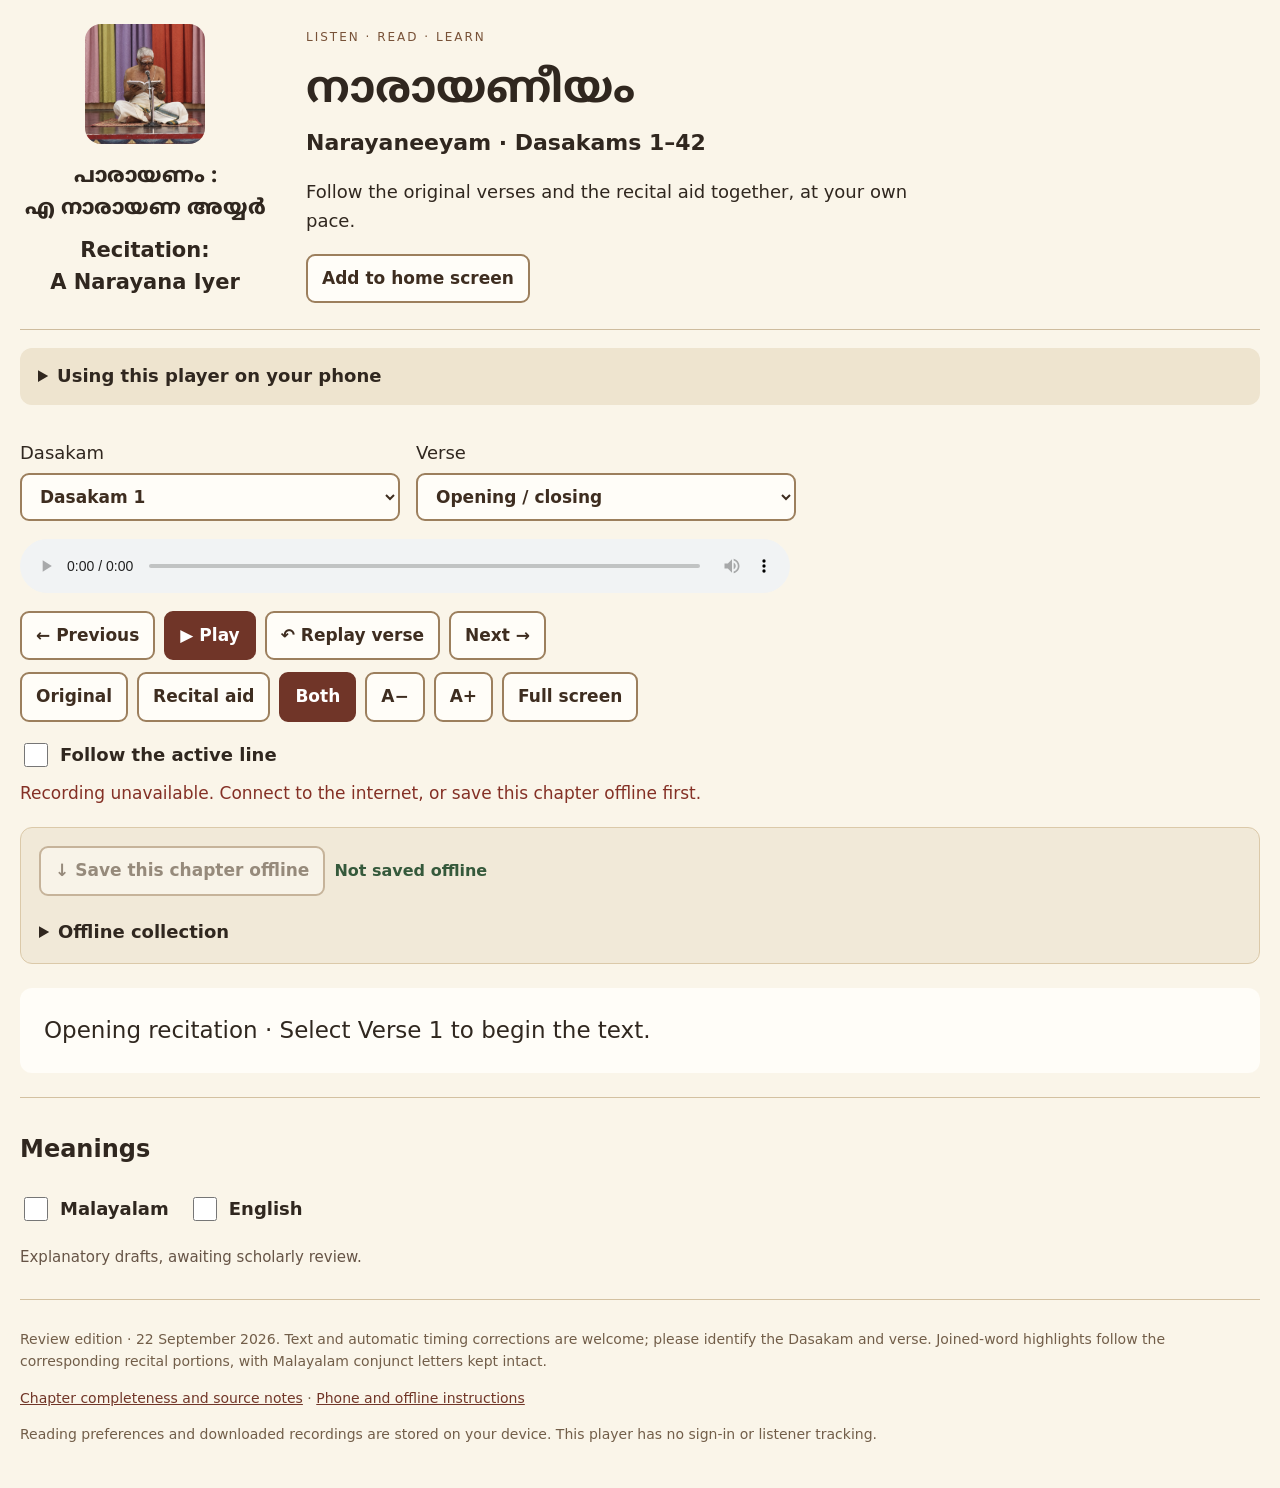
==== index.html @ 968d0847 "Publish Narayaneeyam chapters 1–42 with mobile offline player" ====
<!doctype html>
<html lang="en"><head><meta charset="utf-8"><meta name="viewport" content="width=device-width,initial-scale=1,viewport-fit=cover"><meta name="theme-color" content="#703528"><meta name="apple-mobile-web-app-capable" content="yes"><meta name="apple-mobile-web-app-title" content="Narayaneeyam"><title>Narayaneeyam · A Narayana Iyer</title><link rel="manifest" href="manifest.webmanifest"><link rel="apple-touch-icon" href="assets/icon-192.png"><link rel="icon" href="assets/icon.svg" type="image/svg+xml"><link rel="stylesheet" href="style.css"><script src="app.js" defer></script></head>
<body><main>
<header><div class="portrait"><img src="assets/portrait.png" alt="A Narayana Iyer reading" width="120" height="120"><p class="credit ml" lang="ml">പാരായണം :<br>എ നാരായണ അയ്യർ</p><p class="credit">Recitation:<br>A Narayana Iyer</p></div><div><p class="eyebrow">LISTEN · READ · LEARN</p><h1 lang="ml" class="ml">നാരായണീയം</h1><p class="subtitle">Narayaneeyam · Dasakams 1–42</p><p class="intro">Follow the original verses and the recital aid together, at your own pace.</p><button id="install">Add to home screen</button></div></header>
<details id="help"><summary>Using this player on your phone</summary><ol><li>Open this link in <b>Safari on iPhone</b> or <b>Chrome on Android</b>.</li><li>iPhone: tap Share, then <b>Add to Home Screen</b>. Android: open the browser menu and choose <b>Install app</b> or <b>Add to Home screen</b>.</li><li>Open the new home-screen icon, then choose <b>Save this chapter offline</b> or save the whole collection below.</li><li>Keep the app open until it says <b>Saved offline</b>. Test playback once in airplane mode.</li></ol><p>Portrait view stacks the two texts for comfortable reading. Turn your phone sideways for two columns. If the phone clears saved website data, download the recordings again.</p></details>
<section class="controls" aria-label="Playback controls"><div class="selectors"><label>Dasakam<select id="chapter" aria-label="Dasakam"></select></label><label>Verse<select id="verse" aria-label="Verse"></select></label></div><audio id="audio" controls preload="metadata" crossorigin="anonymous"></audio><div class="buttons"><button id="previous" aria-label="Previous verse">← Previous</button><button id="play" class="primary">▶ Play</button><button id="replay">↶ Replay verse</button><button id="next" aria-label="Next verse">Next →</button></div><div class="buttons views" aria-label="Reading view"><button id="original" aria-pressed="false">Original</button><button id="recital" aria-pressed="false">Recital aid</button><button id="both" aria-pressed="true">Both</button><button id="smaller" aria-label="Smaller text">A−</button><button id="larger" aria-label="Larger text">A+</button><button id="fullscreen">Full screen</button></div><label class="check"><input id="follow" type="checkbox"> Follow the active line</label><p id="status" role="status" aria-live="polite"></p></section>
<section class="offline-panel"><div class="buttons"><button id="save">↓ Save this chapter offline</button><span id="saved" role="status"></span></div><details><summary>Offline collection</summary><p id="storageStatus">Checking saved chapters…</p><div class="buttons"><button id="saveAll">↓ Save all 42 chapters</button><button id="cancelDownload" hidden>Stop download</button></div><progress id="progress" max="100" value="0" hidden></progress><p id="downloadStatus" role="status" aria-live="polite"></p><p class="small">Use Wi-Fi for the whole collection (about 215 MB). Already saved chapters are skipped. Downloads resume chapter by chapter if interrupted.</p><button id="remove" class="quiet">Remove this chapter’s offline recording</button></details></section>
<div id="opening">Loading the reading player…</div><section id="reader" class="mode-both" hidden><h2 id="heading"></h2><p id="sourceNotice" class="source-notice" hidden>Verse text is shown from the Sanskrit reference. The scanned recital-aid page is missing for Dasakam 40, verses 1–4 (printed page 102). Audio continues normally; word-separated text will be added when the page is available.</p><div class="column-headings"><h3 class="original">Original Sanskrit · Malayalam script</h3><h3 class="recital">Recital aid · Separated words</h3></div><div id="pairs"></div></section>
<section class="translation-controls"><h2>Meanings</h2><label class="check"><input id="ml" type="checkbox"> Malayalam</label><label class="check"><input id="en" type="checkbox"> English</label><p id="meaningAvailability" class="small"></p></section><section id="meanings" hidden><h3 id="meaningTitle"></h3><p id="meaningMl" class="ml" lang="ml"></p><p id="meaningEn"></p></section>
<footer><p>Review edition · 22 September 2026. Text and automatic timing corrections are welcome; please identify the Dasakam and verse. Joined-word highlights follow the corresponding recital portions, with Malayalam conjunct letters kept intact.</p><p><a href="completeness.html">Chapter completeness and source notes</a> · <a href="START-HERE.txt">Phone and offline instructions</a></p><p>Reading preferences and downloaded recordings are stored on your device. This player has no sign-in or listener tracking.</p></footer>
</main></body></html>
---- style.css ----
@font-face{font-family:Malayalam;src:url('assets/malayalam.ttf');font-weight:100 900;font-display:swap}*{box-sizing:border-box}body{margin:0;background:#faf5e9;color:#30271f;font:18px/1.6 system-ui,-apple-system,sans-serif}main{max-width:1600px;margin:auto;padding:24px max(20px,env(safe-area-inset-right)) 28px max(20px,env(safe-area-inset-left))}header{display:flex;align-items:center;gap:36px;padding-bottom:22px;border-bottom:1px solid #cebc9e}.portrait{width:250px;flex-shrink:0;text-align:center}.portrait img{object-fit:cover;border-radius:16px}.credit{font-size:21px;line-height:1.55;font-weight:800;margin:8px 0}.ml{font-family:Malayalam,sans-serif}h1{font-size:44px;line-height:1.5;margin:0}.subtitle{font-size:22px;font-weight:700;margin:0}.eyebrow{font-size:12px;letter-spacing:2px;color:#785238;margin:0 0 12px}.intro{max-width:650px}button,select{font:700 17px/1.4 system-ui,sans-serif;border:2px solid #9c7f5d;background:#fffdf8;border-radius:9px;color:#3e2d20;padding:11px 14px;min-height:48px;max-width:100%;cursor:pointer}button:disabled{opacity:.5;cursor:default}button:focus-visible,select:focus-visible,summary:focus-visible{outline:4px solid #126ba0;outline-offset:3px}.primary,button[aria-pressed=true]{background:#703528;color:white;border-color:#703528}summary{cursor:pointer;font-weight:700;padding:10px 0}details p{margin:8px 0}#help{background:#eee4cf;padding:4px 18px;border-radius:12px;margin:18px 0}.controls{padding:16px 0}.selectors{display:flex;gap:16px}.selectors label{display:flex;flex-direction:column;gap:5px;flex:1;max-width:380px}.buttons{display:flex;gap:9px;flex-wrap:wrap;align-items:center;margin:12px 0}audio{display:block;width:min(770px,100%);margin:18px 0}.check{display:inline-flex;align-items:center;gap:9px;margin:6px 20px 6px 0;font-weight:600}input[type=checkbox]{width:24px;height:24px;accent-color:#703528}#status{color:#843025;font-size:17px;min-height:1em;margin:4px 0}.offline-panel{background:#f1e9d8;border:1px solid #dbc9a9;border-radius:12px;padding:6px 18px;margin-bottom:24px}#saved{font-size:16px;font-weight:700;color:#35593b}progress{width:100%;height:22px;accent-color:#703528}.small{font-size:15px;color:#665446}.quiet{font-size:15px;background:transparent}#reader{--size:36px}.pair,.column-headings{display:grid;grid-template-columns:minmax(0,1fr) minmax(0,1fr);gap:18px}.column-headings{border-bottom:1px solid #cdbb99}.column-headings h3{font-size:17px}.cell{display:block;width:100%;text-align:left;white-space:normal;min-width:0;border:3px solid transparent;border-left:6px solid transparent;background:transparent;border-radius:8px;padding:13px 10px;margin:6px 0;font-family:Malayalam,sans-serif;font-size:var(--size);font-weight:750;line-height:1.95;overflow-wrap:anywhere;cursor:pointer}.lineno{display:block;font:600 12px/1.5 system-ui,sans-serif;color:#725d46;margin-bottom:5px}.cell.active{background:#ffe6a0;border-left-color:#85190f}.word.current{background:#ffcb60;color:#85120b;text-decoration:underline;text-decoration-thickness:4px;text-underline-offset:6px;border-radius:3px}.mode-original .recital,.mode-recital .original{display:none}.mode-original .pair,.mode-recital .pair,.mode-original .column-headings,.mode-recital .column-headings{grid-template-columns:minmax(0,1fr)}#opening{padding:24px;border-radius:12px;background:#fffdf8;font-size:23px}.translation-controls{border-top:1px solid #d3c1a1;padding-top:12px;margin-top:24px}#meanings{padding:18px 24px;background:#eee4ce;border-radius:12px;font-size:23px}#meaningMl{font-size:27px;font-weight:650}footer{font-size:14px;color:#725e49;border-top:1px solid #d3c1a1;margin-top:30px;padding-top:14px}a{color:#713628}h2{font-size:24px}#heading{scroll-margin-top:14px}[hidden]{display:none!important}:fullscreen{background:#faf5e9;overflow:auto}@media(max-width:700px){main{padding-top:16px}header{gap:16px}.portrait{width:128px}.portrait img{width:92px;height:92px}.credit{font-size:14px}h1{font-size:29px}.subtitle{font-size:17px}.intro{display:none}.eyebrow{font-size:10px;letter-spacing:1px}button,select{font-size:16px;padding:10px}#reader{--size:28px}.pair{gap:8px}.cell{padding:9px 6px}.column-headings h3{font-size:15px}.offline-panel{padding:8px 12px}#meanings{padding:14px}#meaningMl{font-size:25px}}@media(max-width:580px){.mode-both .pair{display:block;border-bottom:1px solid #d4c2a1;padding-bottom:12px}.mode-both .column-headings{display:none}.cell .lineno:after{content:' · ' attr(data-label)}.buttons{gap:7px}.selectors{gap:10px}header button{font-size:14px}#heading{font-size:22px}.views button{flex:1 0 auto}#play{flex:1}}@media(prefers-reduced-motion:reduce){*{scroll-behavior:auto!important}}

.selectors label{min-width:0}header>div:last-child{min-width:0}h1{overflow-wrap:anywhere}.source-notice{font-size:18px;border-left:5px solid #996421;background:#fff0c8;padding:12px 16px}.missing-recital .recital{display:none}.missing-recital .original{display:block}.missing-recital .pair,.missing-recital .column-headings{grid-template-columns:minmax(0,1fr)}@media(max-width:700px){.credit{font-size:16px}h1{font-size:clamp(24px,4.6vw,29px)}}
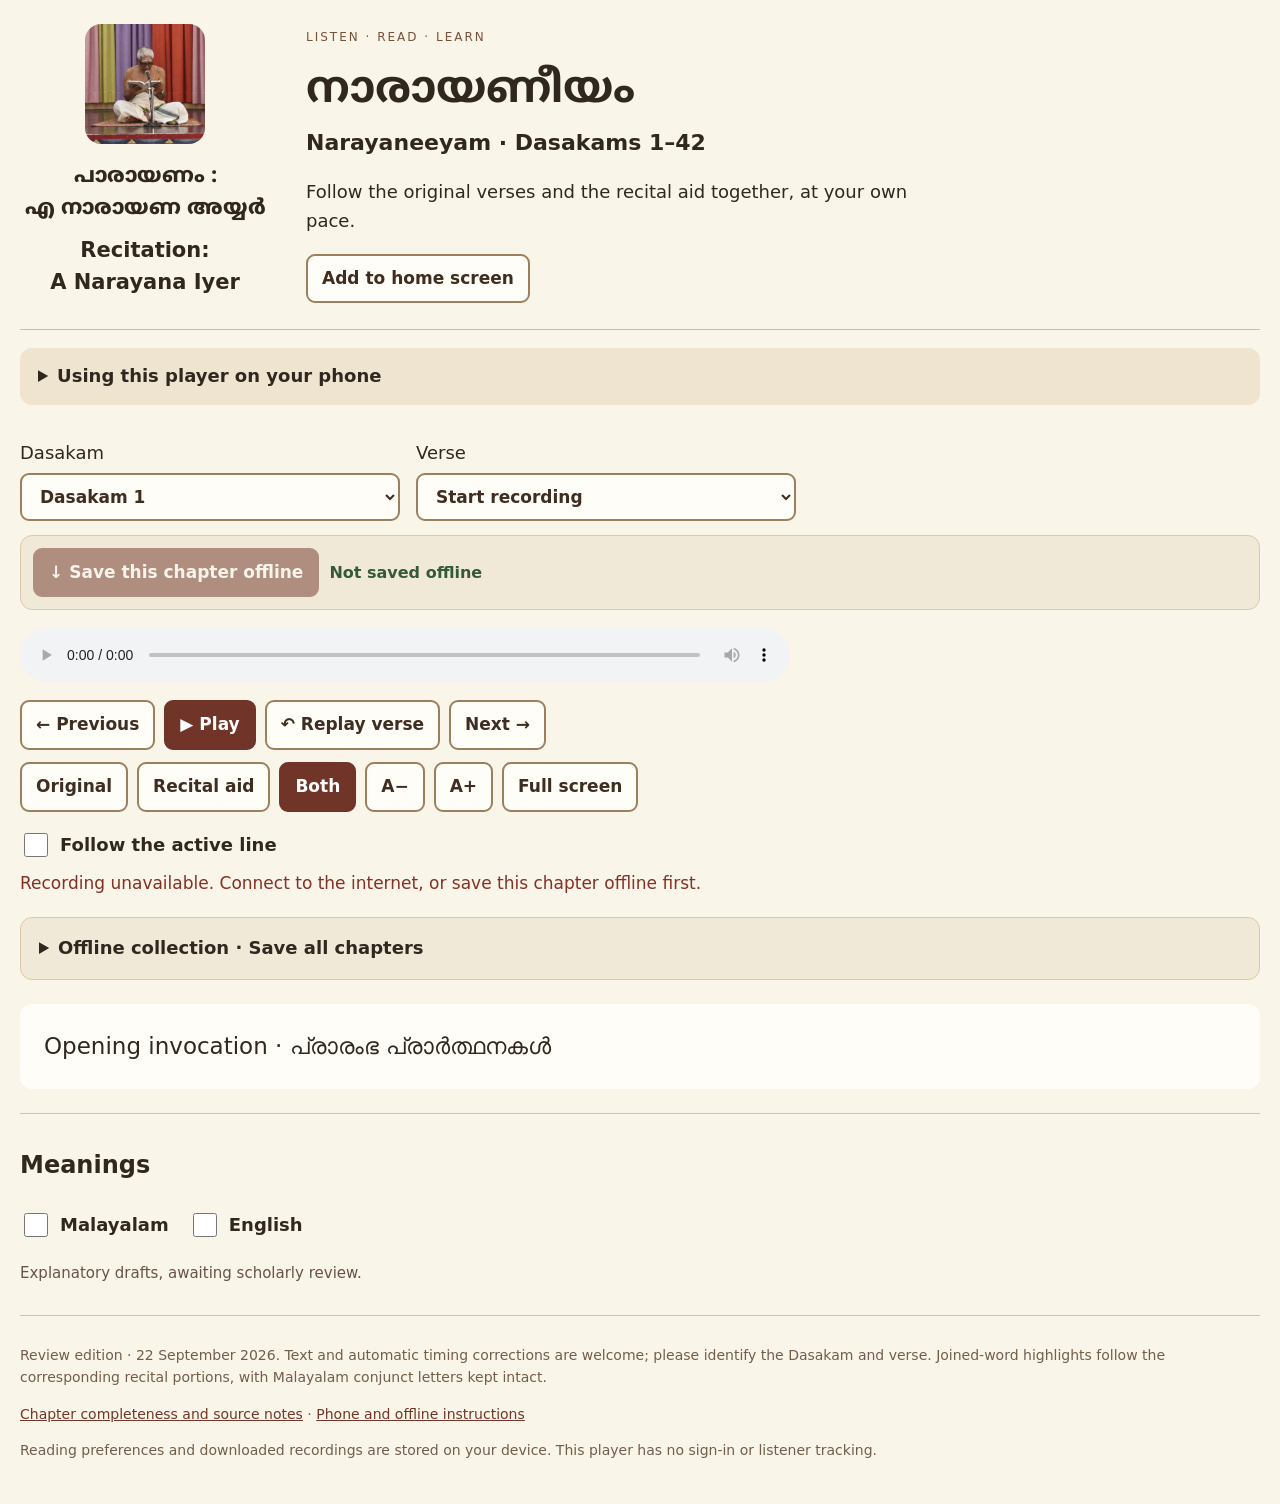
==== commit b5d30147: "Make offline saving easy to find below chapter selectors" ====
--- a/index.html
+++ b/index.html
@@ -2,10 +2,10 @@
 <html lang="en"><head><meta charset="utf-8"><meta name="viewport" content="width=device-width,initial-scale=1,viewport-fit=cover"><meta name="theme-color" content="#703528"><meta name="apple-mobile-web-app-capable" content="yes"><meta name="apple-mobile-web-app-title" content="Narayaneeyam"><title>Narayaneeyam · A Narayana Iyer</title><link rel="manifest" href="manifest.webmanifest"><link rel="apple-touch-icon" href="assets/icon-192.png"><link rel="icon" href="assets/icon.svg" type="image/svg+xml"><link rel="stylesheet" href="style.css"><script src="app.js" defer></script></head>
 <body><main>
 <header><div class="portrait"><img src="assets/portrait.png" alt="A Narayana Iyer reading" width="120" height="120"><p class="credit ml" lang="ml">പാരായണം :<br>എ നാരായണ അയ്യർ</p><p class="credit">Recitation:<br>A Narayana Iyer</p></div><div><p class="eyebrow">LISTEN · READ · LEARN</p><h1 lang="ml" class="ml">നാരായണീയം</h1><p class="subtitle">Narayaneeyam · Dasakams 1–42</p><p class="intro">Follow the original verses and the recital aid together, at your own pace.</p><button id="install">Add to home screen</button></div></header>
-<details id="help"><summary>Using this player on your phone</summary><ol><li>Open this link in <b>Safari on iPhone</b> or <b>Chrome on Android</b>.</li><li>iPhone: tap Share, then <b>Add to Home Screen</b>. Android: open the browser menu and choose <b>Install app</b> or <b>Add to Home screen</b>.</li><li>Open the new home-screen icon, then choose <b>Save this chapter offline</b> or save the whole collection below.</li><li>Keep the app open until it says <b>Saved offline</b>. Test playback once in airplane mode.</li></ol><p>Portrait view stacks the two texts for comfortable reading. Turn your phone sideways for two columns. If the phone clears saved website data, download the recordings again.</p></details>
-<section class="controls" aria-label="Playback controls"><div class="selectors"><label>Dasakam<select id="chapter" aria-label="Dasakam"></select></label><label>Verse<select id="verse" aria-label="Verse"></select></label></div><audio id="audio" controls preload="metadata" crossorigin="anonymous"></audio><div class="buttons"><button id="previous" aria-label="Previous verse">← Previous</button><button id="play" class="primary">▶ Play</button><button id="replay">↶ Replay verse</button><button id="next" aria-label="Next verse">Next →</button></div><div class="buttons views" aria-label="Reading view"><button id="original" aria-pressed="false">Original</button><button id="recital" aria-pressed="false">Recital aid</button><button id="both" aria-pressed="true">Both</button><button id="smaller" aria-label="Smaller text">A−</button><button id="larger" aria-label="Larger text">A+</button><button id="fullscreen">Full screen</button></div><label class="check"><input id="follow" type="checkbox"> Follow the active line</label><p id="status" role="status" aria-live="polite"></p></section>
-<section class="offline-panel"><div class="buttons"><button id="save">↓ Save this chapter offline</button><span id="saved" role="status"></span></div><details><summary>Offline collection</summary><p id="storageStatus">Checking saved chapters…</p><div class="buttons"><button id="saveAll">↓ Save all 42 chapters</button><button id="cancelDownload" hidden>Stop download</button></div><progress id="progress" max="100" value="0" hidden></progress><p id="downloadStatus" role="status" aria-live="polite"></p><p class="small">Use Wi-Fi for the whole collection (about 215 MB). Already saved chapters are skipped. Downloads resume chapter by chapter if interrupted.</p><button id="remove" class="quiet">Remove this chapter’s offline recording</button></details></section>
-<div id="opening">Loading the reading player…</div><section id="reader" class="mode-both" hidden><h2 id="heading"></h2><p id="sourceNotice" class="source-notice" hidden>Verse text is shown from the Sanskrit reference. The scanned recital-aid page is missing for Dasakam 40, verses 1–4 (printed page 102). Audio continues normally; word-separated text will be added when the page is available.</p><div class="column-headings"><h3 class="original">Original Sanskrit · Malayalam script</h3><h3 class="recital">Recital aid · Separated words</h3></div><div id="pairs"></div></section>
+<details id="help"><summary>Using this player on your phone</summary><p>Share this link: <a href="https://shanx999.github.io/narayaneeyam/">Open Narayaneeyam</a></p><ol><li>Open this link in <b>Safari on iPhone</b> or <b>Chrome on Android</b>.</li><li>iPhone: tap Share, then <b>Add to Home Screen</b>. Android: open the browser menu and choose <b>Install app</b> or <b>Add to Home screen</b>.</li><li>Open the new home-screen icon, choose a Dasakam, then tap the dark red <b>Save this chapter offline</b> button directly below the selectors. To save everything, open <b>Offline collection</b> below the playback controls.</li><li>Keep the app open until it says <b>Saved offline</b>. Test playback once in airplane mode.</li></ol><p>Portrait view stacks the two texts for comfortable reading. Turn your phone sideways for two columns. If the phone clears saved website data, download the recordings again.</p></details>
+<section class="controls" aria-label="Playback controls"><div class="selectors"><label>Dasakam<select id="chapter" aria-label="Dasakam"></select></label><label>Verse<select id="verse" aria-label="Verse"></select></label></div><div class="save-panel" aria-label="Save for offline listening"><button id="save" class="primary">↓ Save this chapter offline</button><span id="saved" role="status"></span><progress id="progress" max="100" value="0" hidden></progress><p id="downloadStatus" role="status" aria-live="polite"></p><button id="cancelDownload" hidden>Stop download</button></div><audio id="audio" controls preload="metadata" crossorigin="anonymous"></audio><div class="buttons"><button id="previous" aria-label="Previous verse">← Previous</button><button id="play" class="primary">▶ Play</button><button id="replay">↶ Replay verse</button><button id="next" aria-label="Next verse">Next →</button></div><div class="buttons views" aria-label="Reading view"><button id="original" aria-pressed="false">Original</button><button id="recital" aria-pressed="false">Recital aid</button><button id="both" aria-pressed="true">Both</button><button id="smaller" aria-label="Smaller text">A−</button><button id="larger" aria-label="Larger text">A+</button><button id="fullscreen">Full screen</button></div><label class="check"><input id="follow" type="checkbox"> Follow the active line</label><p id="status" role="status" aria-live="polite"></p></section>
+<section class="offline-panel"><details><summary>Offline collection · Save all chapters</summary><p id="storageStatus">Checking saved chapters…</p><div class="buttons"><button id="saveAll">↓ Save all 42 chapters</button></div><p class="small">Use Wi-Fi for the whole collection (about 215 MB). Already saved chapters are skipped. Downloads resume chapter by chapter if interrupted.</p><button id="remove" class="quiet">Remove this chapter’s offline recording</button></details></section>
+<div id="opening">Loading the reading player…</div><section id="reader" class="mode-both" hidden><h2 id="heading"></h2><p id="sourceNotice" class="source-notice" hidden>The separated-word scan for this verse is unavailable. Original text and audio remain available.</p><div class="column-headings"><h3 class="original">Original Sanskrit · Malayalam script</h3><h3 class="recital">Recital aid · Separated words</h3></div><div id="pairs"></div></section>
 <section class="translation-controls"><h2>Meanings</h2><label class="check"><input id="ml" type="checkbox"> Malayalam</label><label class="check"><input id="en" type="checkbox"> English</label><p id="meaningAvailability" class="small"></p></section><section id="meanings" hidden><h3 id="meaningTitle"></h3><p id="meaningMl" class="ml" lang="ml"></p><p id="meaningEn"></p></section>
 <footer><p>Review edition · 22 September 2026. Text and automatic timing corrections are welcome; please identify the Dasakam and verse. Joined-word highlights follow the corresponding recital portions, with Malayalam conjunct letters kept intact.</p><p><a href="completeness.html">Chapter completeness and source notes</a> · <a href="START-HERE.txt">Phone and offline instructions</a></p><p>Reading preferences and downloaded recordings are stored on your device. This player has no sign-in or listener tracking.</p></footer>
 </main></body></html>
--- a/style.css
+++ b/style.css
@@ -1,3 +1,7 @@
 @font-face{font-family:Malayalam;src:url('assets/malayalam.ttf');font-weight:100 900;font-display:swap}*{box-sizing:border-box}body{margin:0;background:#faf5e9;color:#30271f;font:18px/1.6 system-ui,-apple-system,sans-serif}main{max-width:1600px;margin:auto;padding:24px max(20px,env(safe-area-inset-right)) 28px max(20px,env(safe-area-inset-left))}header{display:flex;align-items:center;gap:36px;padding-bottom:22px;border-bottom:1px solid #cebc9e}.portrait{width:250px;flex-shrink:0;text-align:center}.portrait img{object-fit:cover;border-radius:16px}.credit{font-size:21px;line-height:1.55;font-weight:800;margin:8px 0}.ml{font-family:Malayalam,sans-serif}h1{font-size:44px;line-height:1.5;margin:0}.subtitle{font-size:22px;font-weight:700;margin:0}.eyebrow{font-size:12px;letter-spacing:2px;color:#785238;margin:0 0 12px}.intro{max-width:650px}button,select{font:700 17px/1.4 system-ui,sans-serif;border:2px solid #9c7f5d;background:#fffdf8;border-radius:9px;color:#3e2d20;padding:11px 14px;min-height:48px;max-width:100%;cursor:pointer}button:disabled{opacity:.5;cursor:default}button:focus-visible,select:focus-visible,summary:focus-visible{outline:4px solid #126ba0;outline-offset:3px}.primary,button[aria-pressed=true]{background:#703528;color:white;border-color:#703528}summary{cursor:pointer;font-weight:700;padding:10px 0}details p{margin:8px 0}#help{background:#eee4cf;padding:4px 18px;border-radius:12px;margin:18px 0}.controls{padding:16px 0}.selectors{display:flex;gap:16px}.selectors label{display:flex;flex-direction:column;gap:5px;flex:1;max-width:380px}.buttons{display:flex;gap:9px;flex-wrap:wrap;align-items:center;margin:12px 0}audio{display:block;width:min(770px,100%);margin:18px 0}.check{display:inline-flex;align-items:center;gap:9px;margin:6px 20px 6px 0;font-weight:600}input[type=checkbox]{width:24px;height:24px;accent-color:#703528}#status{color:#843025;font-size:17px;min-height:1em;margin:4px 0}.offline-panel{background:#f1e9d8;border:1px solid #dbc9a9;border-radius:12px;padding:6px 18px;margin-bottom:24px}#saved{font-size:16px;font-weight:700;color:#35593b}progress{width:100%;height:22px;accent-color:#703528}.small{font-size:15px;color:#665446}.quiet{font-size:15px;background:transparent}#reader{--size:36px}.pair,.column-headings{display:grid;grid-template-columns:minmax(0,1fr) minmax(0,1fr);gap:18px}.column-headings{border-bottom:1px solid #cdbb99}.column-headings h3{font-size:17px}.cell{display:block;width:100%;text-align:left;white-space:normal;min-width:0;border:3px solid transparent;border-left:6px solid transparent;background:transparent;border-radius:8px;padding:13px 10px;margin:6px 0;font-family:Malayalam,sans-serif;font-size:var(--size);font-weight:750;line-height:1.95;overflow-wrap:anywhere;cursor:pointer}.lineno{display:block;font:600 12px/1.5 system-ui,sans-serif;color:#725d46;margin-bottom:5px}.cell.active{background:#ffe6a0;border-left-color:#85190f}.word.current{background:#ffcb60;color:#85120b;text-decoration:underline;text-decoration-thickness:4px;text-underline-offset:6px;border-radius:3px}.mode-original .recital,.mode-recital .original{display:none}.mode-original .pair,.mode-recital .pair,.mode-original .column-headings,.mode-recital .column-headings{grid-template-columns:minmax(0,1fr)}#opening{padding:24px;border-radius:12px;background:#fffdf8;font-size:23px}.translation-controls{border-top:1px solid #d3c1a1;padding-top:12px;margin-top:24px}#meanings{padding:18px 24px;background:#eee4ce;border-radius:12px;font-size:23px}#meaningMl{font-size:27px;font-weight:650}footer{font-size:14px;color:#725e49;border-top:1px solid #d3c1a1;margin-top:30px;padding-top:14px}a{color:#713628}h2{font-size:24px}#heading{scroll-margin-top:14px}[hidden]{display:none!important}:fullscreen{background:#faf5e9;overflow:auto}@media(max-width:700px){main{padding-top:16px}header{gap:16px}.portrait{width:128px}.portrait img{width:92px;height:92px}.credit{font-size:14px}h1{font-size:29px}.subtitle{font-size:17px}.intro{display:none}.eyebrow{font-size:10px;letter-spacing:1px}button,select{font-size:16px;padding:10px}#reader{--size:28px}.pair{gap:8px}.cell{padding:9px 6px}.column-headings h3{font-size:15px}.offline-panel{padding:8px 12px}#meanings{padding:14px}#meaningMl{font-size:25px}}@media(max-width:580px){.mode-both .pair{display:block;border-bottom:1px solid #d4c2a1;padding-bottom:12px}.mode-both .column-headings{display:none}.cell .lineno:after{content:' · ' attr(data-label)}.buttons{gap:7px}.selectors{gap:10px}header button{font-size:14px}#heading{font-size:22px}.views button{flex:1 0 auto}#play{flex:1}}@media(prefers-reduced-motion:reduce){*{scroll-behavior:auto!important}}
 
 .selectors label{min-width:0}header>div:last-child{min-width:0}h1{overflow-wrap:anywhere}.source-notice{font-size:18px;border-left:5px solid #996421;background:#fff0c8;padding:12px 16px}.missing-recital .recital{display:none}.missing-recital .original{display:block}.missing-recital .pair,.missing-recital .column-headings{grid-template-columns:minmax(0,1fr)}@media(max-width:700px){.credit{font-size:16px}h1{font-size:clamp(24px,4.6vw,29px)}}
+
+.opening-prayer .column-headings{display:none}.opening-prayer .pair{grid-template-columns:minmax(0,1fr)}.opening-prayer .cell.recital{display:block}.opening-prayer .lineno:after{content:" · Opening prayer"}@media(max-width:580px){.opening-prayer.mode-both .pair{border-bottom:0;padding-bottom:0}}
+
+.save-panel{display:flex;flex-wrap:wrap;align-items:center;gap:10px;background:#f1e9d8;border:1px solid #dbc9a9;border-radius:12px;padding:12px;margin:14px 0}.save-panel #saved{flex:1 0 170px}.save-panel #downloadStatus{flex-basis:100%;font-size:17px;margin:0}.save-panel #downloadStatus:empty{display:none}.save-panel progress{flex-basis:100%}@media(max-width:580px){.save-panel #save{width:100%;font-size:17px}.save-panel #saved{font-size:15px}}
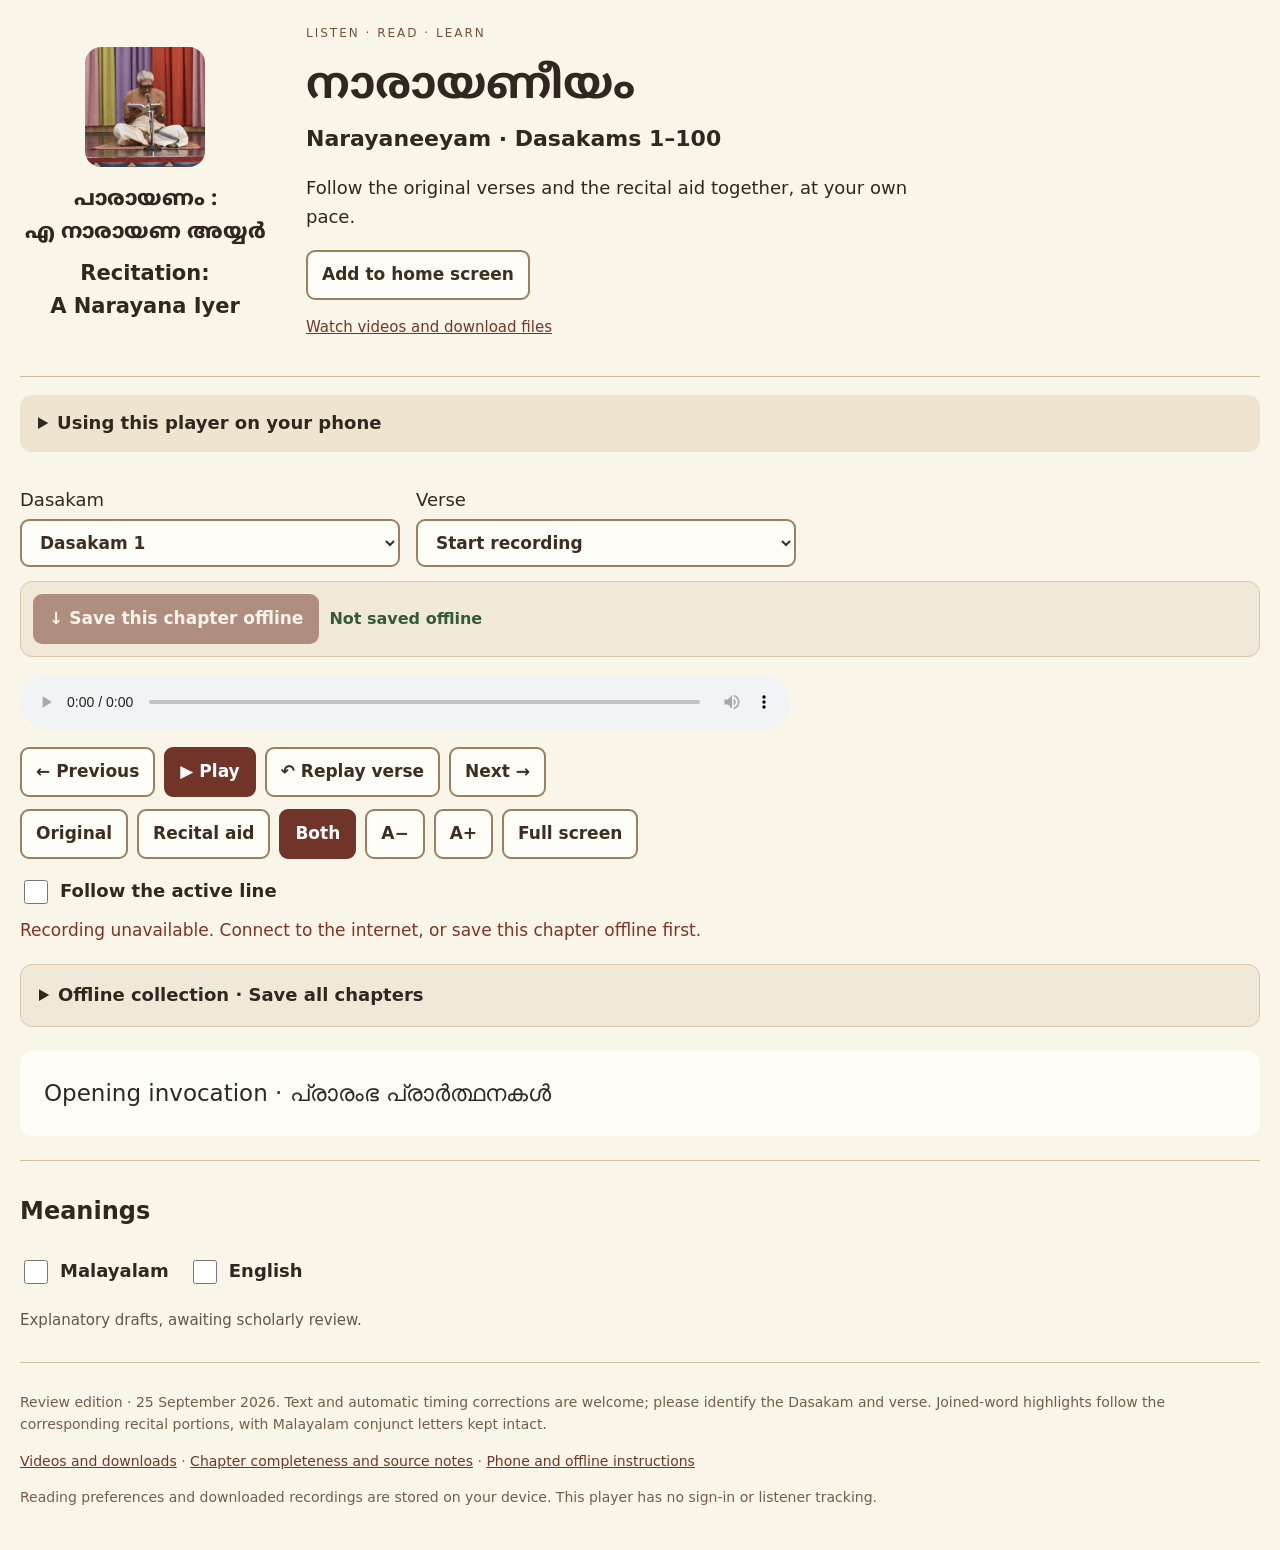
==== commit ea80cf49: "Complete the 100-Dasakam reading and audio collection" ====
--- a/index.html
+++ b/index.html
@@ -1,11 +1,11 @@
 <!doctype html>
 <html lang="en"><head><meta charset="utf-8"><meta name="viewport" content="width=device-width,initial-scale=1,viewport-fit=cover"><meta name="theme-color" content="#703528"><meta name="apple-mobile-web-app-capable" content="yes"><meta name="apple-mobile-web-app-title" content="Narayaneeyam"><title>Narayaneeyam · A Narayana Iyer</title><link rel="manifest" href="manifest.webmanifest"><link rel="apple-touch-icon" href="assets/icon-192.png"><link rel="icon" href="assets/icon.svg" type="image/svg+xml"><link rel="stylesheet" href="style.css"><script src="app.js" defer></script></head>
 <body><main>
-<header><div class="portrait"><img src="assets/portrait.png" alt="A Narayana Iyer reading" width="120" height="120"><p class="credit ml" lang="ml">പാരായണം :<br>എ നാരായണ അയ്യർ</p><p class="credit">Recitation:<br>A Narayana Iyer</p></div><div><p class="eyebrow">LISTEN · READ · LEARN</p><h1 lang="ml" class="ml">നാരായണീയം</h1><p class="subtitle">Narayaneeyam · Dasakams 1–42</p><p class="intro">Follow the original verses and the recital aid together, at your own pace.</p><button id="install">Add to home screen</button></div></header>
+<header><div class="portrait"><img src="assets/portrait.png" alt="A Narayana Iyer reading" width="120" height="120"><p class="credit ml" lang="ml">പാരായണം :<br>എ നാരായണ അയ്യർ</p><p class="credit">Recitation:<br>A Narayana Iyer</p></div><div><p class="eyebrow">LISTEN · READ · LEARN</p><h1 lang="ml" class="ml">നാരായണീയം</h1><p class="subtitle">Narayaneeyam · Dasakams 1–100</p><p class="intro">Follow the original verses and the recital aid together, at your own pace.</p><button id="install">Add to home screen</button><p class="small"><a href="videos.html">Watch videos and download files</a></p></div></header>
 <details id="help"><summary>Using this player on your phone</summary><p>Share this link: <a href="https://shanx999.github.io/narayaneeyam/">Open Narayaneeyam</a></p><ol><li>Open this link in <b>Safari on iPhone</b> or <b>Chrome on Android</b>.</li><li>iPhone: tap Share, then <b>Add to Home Screen</b>. Android: open the browser menu and choose <b>Install app</b> or <b>Add to Home screen</b>.</li><li>Open the new home-screen icon, choose a Dasakam, then tap the dark red <b>Save this chapter offline</b> button directly below the selectors. To save everything, open <b>Offline collection</b> below the playback controls.</li><li>Keep the app open until it says <b>Saved offline</b>. Test playback once in airplane mode.</li></ol><p>Portrait view stacks the two texts for comfortable reading. Turn your phone sideways for two columns. If the phone clears saved website data, download the recordings again.</p></details>
 <section class="controls" aria-label="Playback controls"><div class="selectors"><label>Dasakam<select id="chapter" aria-label="Dasakam"></select></label><label>Verse<select id="verse" aria-label="Verse"></select></label></div><div class="save-panel" aria-label="Save for offline listening"><button id="save" class="primary">↓ Save this chapter offline</button><span id="saved" role="status"></span><progress id="progress" max="100" value="0" hidden></progress><p id="downloadStatus" role="status" aria-live="polite"></p><button id="cancelDownload" hidden>Stop download</button></div><audio id="audio" controls preload="metadata" crossorigin="anonymous"></audio><div class="buttons"><button id="previous" aria-label="Previous verse">← Previous</button><button id="play" class="primary">▶ Play</button><button id="replay">↶ Replay verse</button><button id="next" aria-label="Next verse">Next →</button></div><div class="buttons views" aria-label="Reading view"><button id="original" aria-pressed="false">Original</button><button id="recital" aria-pressed="false">Recital aid</button><button id="both" aria-pressed="true">Both</button><button id="smaller" aria-label="Smaller text">A−</button><button id="larger" aria-label="Larger text">A+</button><button id="fullscreen">Full screen</button></div><label class="check"><input id="follow" type="checkbox"> Follow the active line</label><p id="status" role="status" aria-live="polite"></p></section>
-<section class="offline-panel"><details><summary>Offline collection · Save all chapters</summary><p id="storageStatus">Checking saved chapters…</p><div class="buttons"><button id="saveAll">↓ Save all 42 chapters</button></div><p class="small">Use Wi-Fi for the whole collection (about 215 MB). Already saved chapters are skipped. Downloads resume chapter by chapter if interrupted.</p><button id="remove" class="quiet">Remove this chapter’s offline recording</button></details></section>
+<section class="offline-panel"><details><summary>Offline collection · Save all chapters</summary><p id="storageStatus">Checking saved chapters…</p><div class="buttons"><button id="saveAll">↓ Save all 100 chapters</button></div><p class="small">Use Wi-Fi for the whole collection (about 530 MB). Already saved chapters are skipped. Downloads resume chapter by chapter if interrupted.</p><button id="remove" class="quiet">Remove this chapter’s offline recording</button></details></section>
 <div id="opening">Loading the reading player…</div><section id="reader" class="mode-both" hidden><h2 id="heading"></h2><p id="sourceNotice" class="source-notice" hidden>The separated-word scan for this verse is unavailable. Original text and audio remain available.</p><div class="column-headings"><h3 class="original">Original Sanskrit · Malayalam script</h3><h3 class="recital">Recital aid · Separated words</h3></div><div id="pairs"></div></section>
 <section class="translation-controls"><h2>Meanings</h2><label class="check"><input id="ml" type="checkbox"> Malayalam</label><label class="check"><input id="en" type="checkbox"> English</label><p id="meaningAvailability" class="small"></p></section><section id="meanings" hidden><h3 id="meaningTitle"></h3><p id="meaningMl" class="ml" lang="ml"></p><p id="meaningEn"></p></section>
-<footer><p>Review edition · 22 September 2026. Text and automatic timing corrections are welcome; please identify the Dasakam and verse. Joined-word highlights follow the corresponding recital portions, with Malayalam conjunct letters kept intact.</p><p><a href="completeness.html">Chapter completeness and source notes</a> · <a href="START-HERE.txt">Phone and offline instructions</a></p><p>Reading preferences and downloaded recordings are stored on your device. This player has no sign-in or listener tracking.</p></footer>
+<footer><p>Review edition · 25 September 2026. Text and automatic timing corrections are welcome; please identify the Dasakam and verse. Joined-word highlights follow the corresponding recital portions, with Malayalam conjunct letters kept intact.</p><p><a href="videos.html">Videos and downloads</a> · <a href="completeness.html">Chapter completeness and source notes</a> · <a href="START-HERE.txt">Phone and offline instructions</a></p><p>Reading preferences and downloaded recordings are stored on your device. This player has no sign-in or listener tracking.</p></footer>
 </main></body></html>
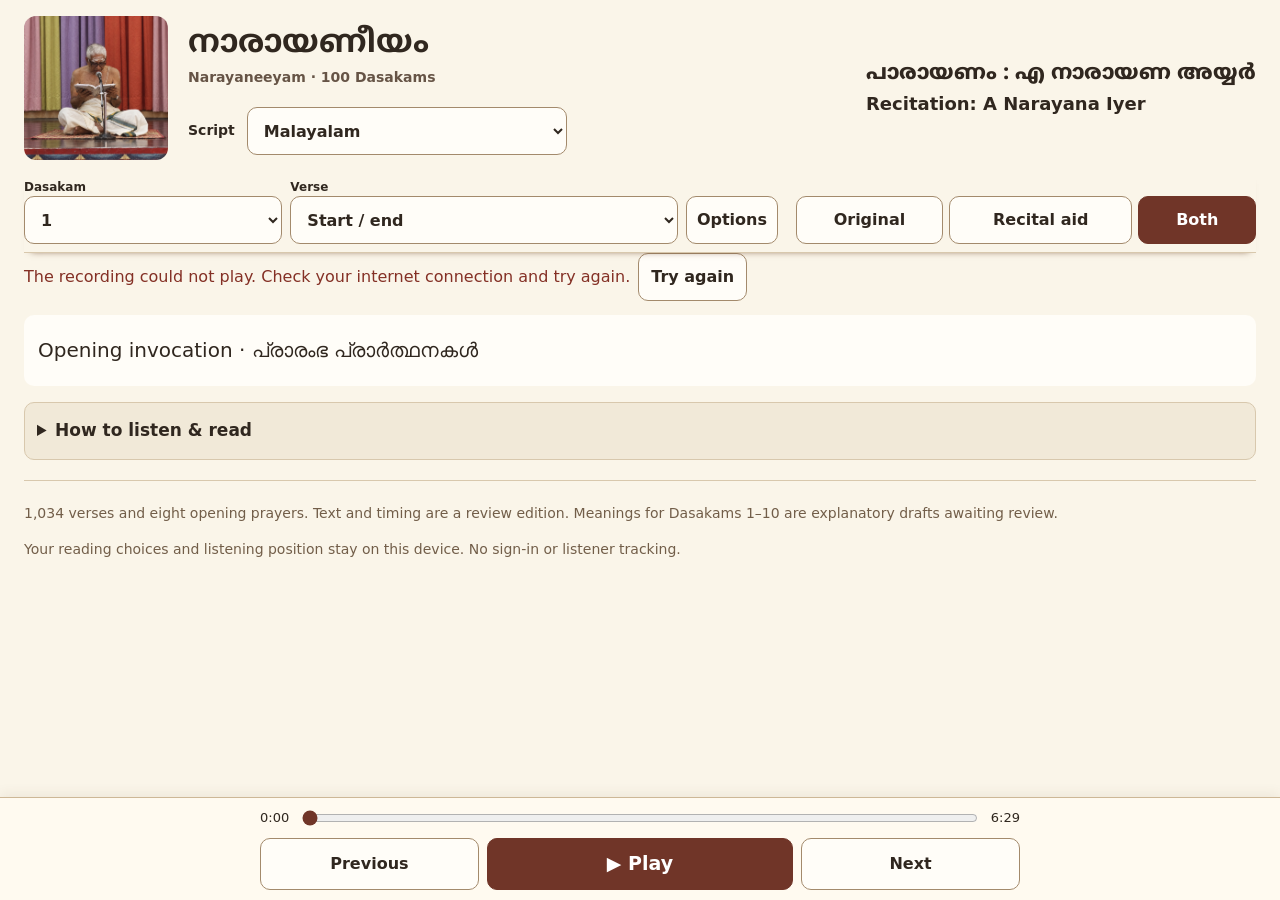
==== commit bae5646b: "Retire legacy players and direct visitors to streaming reader" ====
--- a/index.html
+++ b/index.html
@@ -1,11 +1,12 @@
 <!doctype html>
-<html lang="en"><head><meta charset="utf-8"><meta name="viewport" content="width=device-width,initial-scale=1,viewport-fit=cover"><meta name="theme-color" content="#703528"><meta name="apple-mobile-web-app-capable" content="yes"><meta name="apple-mobile-web-app-title" content="Narayaneeyam"><title>Narayaneeyam · A Narayana Iyer</title><link rel="manifest" href="manifest.webmanifest"><link rel="apple-touch-icon" href="assets/icon-192.png"><link rel="icon" href="assets/icon.svg" type="image/svg+xml"><link rel="stylesheet" href="style.css"><script src="app.js" defer></script></head>
-<body><main>
-<header><div class="portrait"><img src="assets/portrait.png" alt="A Narayana Iyer reading" width="120" height="120"><p class="credit ml" lang="ml">പാരായണം :<br>എ നാരായണ അയ്യർ</p><p class="credit">Recitation:<br>A Narayana Iyer</p></div><div><p class="eyebrow">LISTEN · READ · LEARN</p><h1 lang="ml" class="ml">നാരായണീയം</h1><p class="subtitle">Narayaneeyam · Dasakams 1–100</p><p class="intro">Follow the original verses and the recital aid together, at your own pace.</p><button id="install">Add to home screen</button><p class="small"><a href="videos.html">Watch videos and download files</a></p></div></header>
-<details id="help"><summary>Using this player on your phone</summary><p>Share this link: <a href="https://shanx999.github.io/narayaneeyam/">Open Narayaneeyam</a></p><ol><li>Open this link in <b>Safari on iPhone</b> or <b>Chrome on Android</b>.</li><li>iPhone: tap Share, then <b>Add to Home Screen</b>. Android: open the browser menu and choose <b>Install app</b> or <b>Add to Home screen</b>.</li><li>Open the new home-screen icon, choose a Dasakam, then tap the dark red <b>Save this chapter offline</b> button directly below the selectors. To save everything, open <b>Offline collection</b> below the playback controls.</li><li>Keep the app open until it says <b>Saved offline</b>. Test playback once in airplane mode.</li></ol><p>Portrait view stacks the two texts for comfortable reading. Turn your phone sideways for two columns. If the phone clears saved website data, download the recordings again.</p></details>
-<section class="controls" aria-label="Playback controls"><div class="selectors"><label>Dasakam<select id="chapter" aria-label="Dasakam"></select></label><label>Verse<select id="verse" aria-label="Verse"></select></label></div><div class="save-panel" aria-label="Save for offline listening"><button id="save" class="primary">↓ Save this chapter offline</button><span id="saved" role="status"></span><progress id="progress" max="100" value="0" hidden></progress><p id="downloadStatus" role="status" aria-live="polite"></p><button id="cancelDownload" hidden>Stop download</button></div><audio id="audio" controls preload="metadata" crossorigin="anonymous"></audio><div class="buttons"><button id="previous" aria-label="Previous verse">← Previous</button><button id="play" class="primary">▶ Play</button><button id="replay">↶ Replay verse</button><button id="next" aria-label="Next verse">Next →</button></div><div class="buttons views" aria-label="Reading view"><button id="original" aria-pressed="false">Original</button><button id="recital" aria-pressed="false">Recital aid</button><button id="both" aria-pressed="true">Both</button><button id="smaller" aria-label="Smaller text">A−</button><button id="larger" aria-label="Larger text">A+</button><button id="fullscreen">Full screen</button></div><label class="check"><input id="follow" type="checkbox"> Follow the active line</label><p id="status" role="status" aria-live="polite"></p></section>
-<section class="offline-panel"><details><summary>Offline collection · Save all chapters</summary><p id="storageStatus">Checking saved chapters…</p><div class="buttons"><button id="saveAll">↓ Save all 100 chapters</button></div><p class="small">Use Wi-Fi for the whole collection (about 530 MB). Already saved chapters are skipped. Downloads resume chapter by chapter if interrupted.</p><button id="remove" class="quiet">Remove this chapter’s offline recording</button></details></section>
-<div id="opening">Loading the reading player…</div><section id="reader" class="mode-both" hidden><h2 id="heading"></h2><p id="sourceNotice" class="source-notice" hidden>The separated-word scan for this verse is unavailable. Original text and audio remain available.</p><div class="column-headings"><h3 class="original">Original Sanskrit · Malayalam script</h3><h3 class="recital">Recital aid · Separated words</h3></div><div id="pairs"></div></section>
-<section class="translation-controls"><h2>Meanings</h2><label class="check"><input id="ml" type="checkbox"> Malayalam</label><label class="check"><input id="en" type="checkbox"> English</label><p id="meaningAvailability" class="small"></p></section><section id="meanings" hidden><h3 id="meaningTitle"></h3><p id="meaningMl" class="ml" lang="ml"></p><p id="meaningEn"></p></section>
-<footer><p>Review edition · 25 September 2026. Text and automatic timing corrections are welcome; please identify the Dasakam and verse. Joined-word highlights follow the corresponding recital portions, with Malayalam conjunct letters kept intact.</p><p><a href="videos.html">Videos and downloads</a> · <a href="completeness.html">Chapter completeness and source notes</a> · <a href="START-HERE.txt">Phone and offline instructions</a></p><p>Reading preferences and downloaded recordings are stored on your device. This player has no sign-in or listener tracking.</p></footer>
-</main></body></html>
+<html lang="en"><head><meta charset="utf-8">
+<meta name="viewport" content="width=device-width,initial-scale=1">
+<meta name="robots" content="noindex,follow">
+<meta http-equiv="refresh" content="0; url=./listen/">
+<link rel="canonical" href="https://shanx999.github.io/narayaneeyam/listen/">
+<title>Narayaneeyam · Continue to the reading player</title>
+<style>body{margin:40px auto;padding:0 24px;max-width:580px;background:#faf5e9;color:#30271f;font:20px/1.6 system-ui,sans-serif}a{color:#703528;font-weight:700}</style>
+<script src="app.js" defer></script></head><body>
+<h1>Narayaneeyam</h1><p>This edition has been retired.</p>
+<p><a href="./listen/">Open the Malayalam &amp; Devanagari reading player</a></p>
+</body></html>
